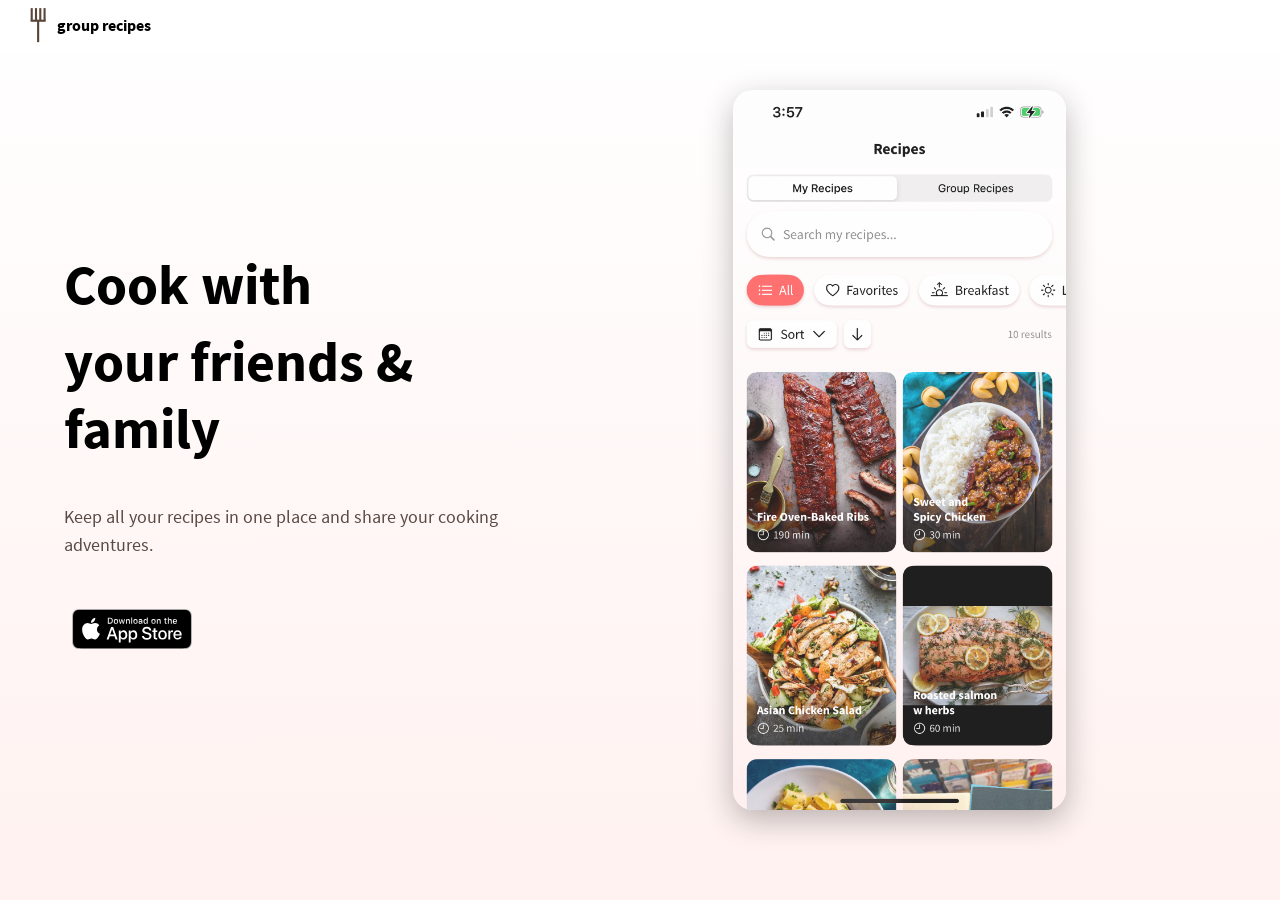
==== index.html @ 7f6fc01e "10-29-25" ====
<!DOCTYPE html>
<html lang="en">
<meta name="viewport" content="width=device-width, initial-scale=1.0">

<head>

    <title>Group recipes - share with friends</title>
    <meta charset="UTF-8">
    <meta
            name="description"
            content="Track your home values"
    />
    <link rel="icon" type="image/svg+xml" href="./images/favicon.svg">
    <link rel="icon" type="image/png" sizes="32x32" href="./images/favicon.png">
    <link rel="stylesheet" href="fonts.css">
    <link rel="stylesheet" href="index.css">
    <link rel="stylesheet" href="header.css">
    <link rel="stylesheet" href="dropdownHandler.css">
</head>

<body>
<header id="topheader2">

    <div id="dropdownDismissBackgroundHeader"></div>
    <div id="logo">
        <div id="logoImg">
            <img src="images/logo.svg" alt="logo">
        </div>
        <p id="logoText">group recipes</p>
    </div>

    <nav class="nav">

        <ul class="ul" id="topul">
        </ul>


    </nav>
    <div id="profileDropdown">
        <div class="profileDropdownLargeRow" id="dropdownProfileRow">
            <div id="profilePic">
                <img id="dropdown-profile-pic" src="images/aguy.svg" width="100" height="100" alt="">
            </div>
            <p id="loggedInAsLabel">---</p>
            <div id="largeRowBottomLine"></div>
        </div>

        <div class="profileDropdownSmallRow" id="dropdownSettingsRow">
            <div class="profileDropdownIcon" id="dropdownSettingsIcon">
                <img width="20" height="20" src="images/cog2.svg" alt="check"/>
            </div>
            <p class="dropdownSmallRowLabel" id="settingsLabel">Settings</p>
        </div>
        <div class="profileDropdownSmallRow" id="dropdownLogoutRow">
            <div class="profileDropdownIcon" id="dropdownLogoutIcon">
                <img width="20" height="20" src="images/logout2.svg" alt="check"/>
            </div>
            <p class="dropdownSmallRowLabel" id="logOutLabel">Log out</p>
        </div>

    </div>

</header>

<main id="mainArea">
    <div id="homeSection1">
        <div class="sectionLeftWordsDiv1">
            <div class="sectionLeftTitle1">
                <div class="sectionLeftTitle1Line">Cook with</div>
                <div class="sectionLeftTitle1Line">your friends & family</div>
            </div>
            <div class="sectionLeftDescr1">Keep all your recipes in one place and share your cooking adventures.
            </div>
            <div id="getTheAppButtonsDiv">
                <div id="iosButton">
                    <a href="https://apps.apple.com/app/id6743944429" target="_blank">
                        <img src="images/applebadge.svg" alt="Download on the App Store"/>
                    </a>
                </div>
            </div>
            <div class="sectionLeftButton1" id="enter-button">Go</div>
            <div class="sectionLeftButton1" id="postButton">Create a free post</div>
        </div>
        <div id="section1Image">
            <img src="./images/A48C3121-7A40-4392-8C08-FE18FA0DDC9B.png" alt="screenshot">
        </div>

    </div>


    <div id="dropdownDismissBackground"></div>
</main>
</body>


<script src="dropdownHandler.js"></script>
<script defer type="module" src="index.js"></script>
</html>
---- fonts.css ----
@font-face {
    font-family: 'SourceSansPro';
    src: url('fonts/SourceSansPro-ExtraLight.ttf') format('truetype');
    font-weight: 200;
    font-style: normal;
    font-display: swap;
}

@font-face {
    font-family: 'SourceSansPro';
    src: url('fonts/SourceSansPro-Light.ttf') format('truetype');
    font-weight: 300;
    font-style: normal;
    font-display: swap;
}

@font-face {
    font-family: 'SourceSansPro';
    src: url('fonts/SourceSansPro-Regular.ttf') format('truetype');
    font-weight: 400;
    font-style: normal;
    font-display: swap;
}

@font-face {
    font-family: 'SourceSansPro';
    src: url('fonts/SourceSansPro-SemiBold.ttf') format('truetype');
    font-weight: 600;
    font-style: normal;
    font-display: swap;
}

@font-face {
    font-family: 'SourceSansPro';
    src: url('fonts/SourceSansPro-Bold.ttf') format('truetype');
    font-weight: 700;
    font-style: normal;
    font-display: swap;
}

@font-face {
    font-family: 'SourceSansPro';
    src: url('fonts/SourceSansPro-Black.ttf') format('truetype');
    font-weight: 800;
    font-style: normal;
    font-display: swap;
}
---- index.css ----
#homeSection1 {
    height: 100vh; /* Replace the existing height:100% */
    width: 100%;
    display: flex;
    flex-direction: row;
    align-items: center; /* Add this */
    justify-content: space-between; /* Add this */
    padding: 0 5%; /* Add this */
    position: relative; /* Replace fixed with relative */
    background: linear-gradient(to bottom, hsl(7, 100%, 100%), hsl(7, 100%, 97%));
    min-height: 100vh;

}


.sectionLeftWordsDiv1 {
    display: flex;
    flex-wrap: wrap;
    align-content: center;
    gap: 20px;
    flex: 0 0 40%; /* Replace width:30% with this */
    z-index: 2;
    margin-left: 0; /* Replace margin-left:60px */
    margin-bottom: 0; /* Replace margin-bottom:50px */
    margin-top: 0; /* Replace margin-top:50px */
}



#section1Image {
    flex: 0 0 55%; /* Replace width:100% with this */
    z-index: 1;
    opacity: 87%;
    height: 100%;
    border-radius: 20px !important;
    max-height: 80vh; /* Add this */
    display: flex; /* Add this */
    align-items: center; /* Add this */
    justify-content: center; /* Add this */
}

#section1Image img {
    max-width: 100%; /* Replace object-fit:cover with these */
    max-height: 100%;
    object-fit: contain;
    border-radius: 20px !important; /* Add this */
    box-shadow: 0 10px 30px rgba(0, 0, 0, 0.3); /* Add this */
}


#section1Image img:hover {
    transform: scale(1.02);
}


.sectionLeftTitle1 {
    display: flex;
    flex-direction: column;
}

.sectionLeftTitle1Line {
    max-width: 100%; /* Replace width:400px and max-width:400px */
    color: black;
    font-family: 'SourceSansPro', sans-serif;
    font-weight: 700;
    font-size: 3.5rem; /* Replace 4.0em */
    line-height: 1.2; /* Add this */
    white-space: normal; /* Replace nowrap */
    /*text-shadow: 0 2px 10px rgba(0, 0, 0, 0.3);*/ /* Add this */
}

.sectionLeftDescr1 {
    width: 100%;
    color: #5A4A44; /* Replace color */
    font-family: 'SourceSansPro', sans-serif;
    font-weight: 400;
    font-size: 1.1rem; /* Replace em with rem */
    line-height: 1.6; /* Replace 28px */
}

.sectionLeftButton1 {
    width: auto;
    height: auto;
    background-color: hsl(345, 50%, 62%);
    color: white;
    font-family: 'SourceSansPro', sans-serif;
    font-weight: 400;
    font-size: 1.0em;
    border-radius: 7px;
    cursor: pointer;
    padding-top: 10px;
    padding-bottom: 10px;
    padding-left: 20px;
    padding-right: 20px;
    transition: all 0.1s;
    margin-top: 20px;
    visibility: hidden;
    display: none;
}

.sectionLeftButton1:hover {
    background-color: hsl(270, 91%, 71%);
}

#mainArea {
    display: flex;
    flex-wrap: wrap;
}


.hidden {
    opacity: 0;
    transition: all 0.5s cubic-bezier(.01, 1.13, .57, .96);;
    transform: translateY(50%);
    filter: blur(5px);
    font-family: 'SourceSansPro', sans-serif;
    font-weight: 400;
    font-size: 2.0em

}

.show {
    opacity: 1;
    transform: translateY(0);
    filter: blur(0px)
}


#appLogo {
    transition: all 0.2s;
    border-radius: 3px;
    width: 160px;
    height: 23px;
}

#appLogo img {
    object-fit: cover;
    max-height: 100%;
    max-width: 100%;
    min-height: 100%;
    min-width: 100%;
}

#getTheAppBottomBar {
    width: 100%;
    height: 70px;
    padding-left: 20px;
    padding-right: 20px;
    align-content: center;
    display: flex;
    justify-content: space-between;
    align-items: center;
    bottom: 0px;
    left: 0px; /* Add this to ensure it starts from the left edge */
    right: 0px; /* Add this to ensure it extends to the right edge */
    z-index: 21;
    background-color: hsla(215, 0%, 10%, 100%);
    border-top: 0.5px solid hsl(0,0%,30%);
    position: fixed;
}

#getTheAppTitleDiv {
    margin-left: 40px;
    display: flex;
    gap: 10px;
    align-items: center;
    justify-content: start;
    /* background-color: red; */
    max-height: 50px;
    /* width: auto; */
    width: 250px;

}

#getTheAppButtonsDiv {
    display: flex;
    gap: 10px;


}

#getTheAppTitle {
    color: hsl(0, 0%, 90%);
    font-family: 'SourceSansPro', sans-serif;
    font-weight: 400;
    font-size: 0.9em;
    line-height: 50px;
    max-height: 50px;
    vertical-align: center;
    text-overflow: ellipsis;
}

#getTheAppXButton {
    position: absolute;
    left: 10px;
    top: 20px;
    width: 30px;
    height: 30px;
    background: transparent;
    border: transparent;
    cursor: pointer;
}

#androidButton {
    background-color: transparent;
    width: 135px;
    height: 40px;
    cursor: pointer;
    object-fit: cover;
}

#iosButton {
    background-color: transparent;
    width: 135px;
    height: 40px;
    cursor: pointer;
    object-fit: cover;
}

#iosButton img {
    max-height: 100%;
    max-width: 100%;
    min-height: 100%;
    min-width: 100%;
    object-fit: contain;
}

#androidButton img {
    max-height: 100%;
    max-width: 100%;
    min-height: 100%;
    min-width: 100%;
    object-fit: contain;
}

@media only screen and (max-width: 700px) {

    #appLogo {
        width: 0;
        opacity: 0;
    }

    #androidButton, #iosButton {
        width: 80px;
    }

    #getTheAppTitleDiv {

        width: 150px;

    }

    #getTheAppTitle {
        line-height: 25px;

    }


    #titleText {
        font-size: 2.5em

    }
}

/* For better headline spacing */
.sectionLeftTitle1Line {
    margin-bottom: 10px;
   /* text-shadow: 0 2px 10px rgba(0, 0, 0, 0.5); */
}

.sectionLeftDescr1 {
    margin-top: 10px;
    margin-bottom: 30px;
}


@media (prefers-reduced-motion) {
    .hidden {
        transition: none;
    }
}

@media only screen and (max-width: 768px) {
    #homeSection1 {
        flex-direction: column;
        justify-content: start;
        align-items: center;
        height: auto;
        padding: 30px 20px 100px;
        min-height: 100vh;
    }

    #mainArea {
        overflow-x: hidden;
    }

    .sectionLeftWordsDiv1 {
        width: 90%;
        margin: 30px auto;
        margin-bottom: 15px;
        text-align: center;
        align-items: center;
        justify-content: center;
        flex: none;
    }

    .sectionLeftTitle1 {
        align-items: center;
        text-align: center;
        justify-content: center;
        width: 100%;
        max-width: none;
    }

    .sectionLeftTitle1Line {
        font-size: 2.5rem;
        width: 100%;
        max-width: none;
        white-space: normal;
        text-align: center;
        word-wrap: anywhere;
    }

    #section1Image {
        display:flex;
        flex-direction: column;
        justify-content: start;
        align-items: center;
        width: 350px;
        margin: 0 auto;
        height: auto;
        max-height: 50vh;
        flex: none;
        margin-top: 10px;
        padding: 5px;
        border-radius: 10px !important;
    }

    #section1Image img {
        border-radius: 10px !important;
    }


    .sectionLeftDescr1 {
        text-align: center;
        margin-left: auto;
        margin-right: auto;
        max-width: 90%; /* Prevent text from stretching too wide */
    }
}
---- header.css ----
#topheader {
    height: 50px;
    position:fixed;
    background-color: hsla(0,0%,15%,97%);
    z-index: 10000000;
    display: flex;
    justify-content: space-between;
    left:0;
    right:0;

}

#topheader2 {
    height: 50px;
    position:fixed;
    z-index: 10000000;
    display: flex;
    justify-content: space-between;
    align-items: center;
    left:0;
    right:0;
    background: white;
}

#navProfilePic {
    z-index: 1000;
}

#dropdownDismissBackgroundHeader {
   position: absolute;

}

#topheader img {
    width: 30px;
    height: 30px;
    cursor: pointer;
    top: 10px;
    opacity: 1;
    margin: 0 auto;
    object-fit: contain;
    max-height: 100%;
    max-width: 100%;
    min-height: 100%;
    min-width: 100%;

}

#topheader2 img {
    width: 30px;
    height: 30px;
    cursor: pointer;
    top: 10px;
    opacity: 1;
    margin: 0 auto;
    object-fit: contain;
    max-height: 100%;
    max-width: 100%;
    min-height: 100%;
    min-width: 100%;

}

#topheader h1 {
    position: absolute;
    left: 54px;
    top: 0px;
    line-height: 50px;
    font-family: 'SourceSansPro', sans-serif;
    font-weight: 500;
    font-size: 16px;
    cursor: pointer;
    color: white;
}

#topheader2 h1 {
    position: absolute;
    left: 54px;
    top: 0px;
    line-height: 50px;
    font-family: 'SourceSansPro', sans-serif;
    font-weight: 500;
    font-size: 16px;
    cursor: pointer;
    color: white;
}

#logoDropdown img {
    width: 30px;
    height: 30px;
    top: 10px;
    opacity: 1;
    margin: 0 auto;
    object-fit: contain;
    max-height: 100%;
    max-width: 100%;
    min-height: 100%;
    min-width: 100%;
    cursor: default;

}

#logoDropdown h1 {
    position: absolute;
    left: 54px;
    top: 0px;
    line-height: 50px;
    font-family: 'SourceSansPro', sans-serif;
    font-weight: 500;
    font-size: 16px;
    cursor: default;
}

#topheader nav ul{
    height:50px;
    display: flex;
    margin-right: 0px;
    justify-content: right;

}

#topheader2 nav ul{
    height:50px;
    display: flex;
    margin-right: 0px;
    justify-content: right;

}

#logo {
    display: flex;
    gap: 0px;
    margin-left: 20px;
    line-height: 50px;
    font-family: 'SourceSansPro', sans-serif;
    font-weight: 700;
    font-size: 16px;
    cursor: pointer;
    width: 150px;
    height: 50px;
    justify-self: start;
    align-items: center;
}

#logoImg {
    width: 37px;
    height: 37px;
    display: flex;
    flex-direction: row;
    justify-content: center;
    align-items: center;
}

#logo img {
    object-fit: cover;
    max-height: 100%;
    max-width: 100%;
    min-height: 100%;
    min-width: 100%;
}

#logoText {
    height: 50px;
    padding-bottom: -20px;
}
#logoDropdown {
    display: flex;
    gap: 0px;
    margin-left: 20px;
    line-height: 50px;
    font-family: 'SourceSansPro', sans-serif;
    font-weight: 500;
    font-size: 16px;
    width: auto;
    cursor: default;
}


#topheader a{
    text-decoration: none;

}

#topheader2 a{
    text-decoration: none;

}


.nav {
    display: flex;
    justify-content: end;
    z-index: 5; /* this needs to be higher than the dismissbackgrounds in dropdownHandler.css */
}

.ul {
    list-style-type: none;
    right: 200px;
}

#linesButton {
    visibility: hidden;
    opacity: 0.0;
    display: none;
    width: 25px;
    height: 25px;
    margin-top: 10px;
    padding-top: 4px;
    padding-bottom: 4px;
}

#dropdownMenuHeader {
    height: 50px;
    width: 100%;
    position: relative;
    display: flex;
    justify-content: space-between;
}

#navXButton {
    width: 25px;
    height: 25px;
    margin-right: 10px;
    margin-top: 10px;
    padding-top: 4px;
    padding-bottom: 4px;
}

.toplinkitem {
    height: 36px;
    position: relative;
    margin-top: 7px;
    margin-bottom: 7px;
    padding-left: 10px;
    padding-right: 10px;
    cursor: pointer;
}



.toplinkitem:hover {
    text-decoration: underline;
}

.toplinktext {

    font-family: 'SourceSansPro', sans-serif;
    font-weight: 500;
    font-size: 14px;
    height:36px;
    display: flex;
    align-items: center;
    cursor: pointer;
    color: white;

}

a {

    color: white;
}

a:hover {

}

*{
    padding: 0;
    margin: 0;
}

.backHeader {
    padding-top: 72px;
    font-family: 'SourceSansPro', sans-serif;
    font-weight: 400;
    font-size: 0.8em;
    width: 100%;
    height: 30px;
    background-color: transparent;
    position: relative;
}

.messagesBackHeader {
    z-index: 201;
    padding-top: 10px;
    font-family: 'SourceSansPro', sans-serif;
    font-weight: 400;
    font-size: 0.8em;
    width: 100%;
    height: 30px;
    background-color: transparent;
    position: relative;
}




.backHeaderLabel {
    cursor: pointer;
    line-height: 40px;
    padding-left: 20px;
    position: absolute;
    bottom: 0;
    left: 0;
   /* color: hsl(218,58%,66%); */
    color: hsl(0,0%,20%);
}

.backHeaderLabel:hover {
    color: hsl(218,42%,48%);
}

#areaHeader {
    margin-top: 20px;
    left: 0;
    right: 0;
    height: auto;
    position: relative;
    display: flex;
    flex-direction: column;
    flex-wrap: wrap;
    justify-content: start;
    align-items: start;
}

#areaLabel {
    font-family: 'SourceSansPro', sans-serif;
    font-weight: 700;
    font-size: 1.5em;
    margin-left: 20px;
}


#showingInLabel {
    font-family: 'SourceSansPro', sans-serif;
    font-weight: 400;
    font-size: 0.9em;
    margin-left: 20px;
}


#generalHeaderBelowBack {
    padding-top: 0px;
    font-family: 'SourceSansPro', sans-serif;
    font-weight: 700;
    font-size: 1.3em;
    color: hsl(0, 0%, 10%);
    width: 100%;
    height: 32px;
    background-color: transparent;
    position: relative;
}


.headerLabel {
    line-height: 40px;
    padding-left: 20px;
    position: absolute;
    bottom: 0;
    left: 0;
}

#dropdownMenuBackground {
    position: fixed;
    top: 0px;
    left: 0;
    width: 100%;
    height: 100%;
    background-color: white;
    visibility: hidden;
    opacity: 0.0;
    z-index: 10000
}

#dropdownMenu {
    display: flex;
    flex-direction: column;
    height: auto;
    /*padding-top: 50px;*/
    left: 0;
    width: 100%;
    background-color: white;
}

.dropdownRow {
    height: 70px;
    width: 100%;
    background-color: white;
    padding-left: 26px;
    line-height: 70px;
    color: hsl(0,0%,20%);
    font-family: 'SourceSansPro', sans-serif;
    font-weight: 700;
    cursor: pointer;
}

.dropdownSeparatorLine {
    left: 0;
    right: 0;
    height: 1px;
    margin-left: 20px;
    margin-right: 20px;
    background-color: hsl(0,0%,94%)
}

#headerSignIn {
    visibility: hidden;
    opacity: 0;
    position: relative;
    width: 0px;

}

#profileDropdown {
    visibility: hidden;
    opacity: 0;
    top: 35px;
    right: 20px;
    z-index: 102;
    position: absolute;
    overflow:hidden;
    /*background-color: hsla(100, 100%, 100%, 100%); */
    border-radius: 20px;
     box-shadow: 0 2px 20px rgba(0, 0 ,0, 0.2);
    width: 210px;
    height: auto;
    background-color: white;
    display: flex;
    flex-direction: column;
    transition: opacity 0.2s ease
}





.profileDropdownLargeRow {
    padding-left: 16px;
    align-items: center;
    align-content: center;
    height: 84px;
    cursor: pointer;
    display: flex;
    gap:16px;
    flex-direction: row;
    position: relative;

}


#profilePic {
    width: 50px;
    height: 50px;
    object-fit: cover;
    border-radius: 50%;
    overflow: hidden;
}

#profilePic img {
    object-fit: cover;
    max-height: 100%;
    max-width: 100%;
    min-height: 100%;
    min-width: 100%;
}

#loggedInAsLabel {
    font-family: 'SourceSansPro', sans-serif;
    font-weight: 700;
    font-size: 1.3em;
}

.profileDropdownSmallRow {
    height: 55px;
    display: flex;
    align-content: center;
    align-items: center;
    gap: 8px;
    padding-left: 9px;
    cursor: pointer;
}

.profileDropdownIcon {
    height: 20px;
    width: 20px;
    position: relative;
    top: 9px;
}

.profileDropdownIcon img {
    opacity: 0; /* should be 0 */
    object-fit: cover;
    max-height: 100%;
    max-width: 100%;
    min-height: 100%;
    min-width: 100%;
    animation: fadeInOpacity 0.3s ease-in 1 forwards;
    display: block;
    margin: 0 auto;
    transform: translate(0, -50%);
    left: -10px;
}

.dropdownSmallRowLabel {
    font-family: 'SourceSansPro', sans-serif;
    font-weight: 400;
    font-size: 0.8em;
    color: hsl(0,0%,20%);
}

#largeRowBottomLine {
    height: 1px;
    position: absolute;
    bottom: 0px;
    right: 10px;
    left: 10px;
    background-color: hsl(216, 11%, 92%);
}

#dropdownLogoutRow {
    border-bottom-right-radius: 7px;
    border-bottom-left-radius: 7px;
}

/* Footer */

.footer-spinner-view {


}

.footerRow {
    font-family: 'SourceSansPro', sans-serif;
    font-weight: 400;
    font-size: 0.9em;
    color: hsl(0, 0%, 50%);
    height: 80px;
    display: flex;
    padding-right: 20px;
    flex-direction: row;
    justify-content: center;
    align-items: center;
    position: relative;
    background-color: #ffffff;
    cursor: default;
}

/* Container for the dropdown */
.dropdown {
    position: relative;
    display: inline-block;
}

/* Dropdown button styling */
.dropdown-btn {
    background-color: #3498db;
    color: white;
    padding: 10px 20px;
    border: none;
    cursor: pointer;
}

/* Dropdown content */
.dropdown-content {
    display: none;
    position: absolute;
    background-color: #f9f9f9;
    min-width: 160px;
    box-shadow: 0px 8px 16px rgba(0,0,0,0.2);
    z-index: 1;
    opacity: 0;
    height: 0;
    overflow: hidden;
    transition: opacity 0.5s ease, height 0.5s ease;
}

/* List items inside the dropdown */
.dropdown-content a {
    color: black;
    padding: 12px 16px;
    text-decoration: none;
    display: block;
}

.dropdown-content a:hover {
    background-color: #ddd;
}

/* Show the dropdown menu with animation */
.dropdown:hover .dropdown-content {
    display: block;
    opacity: 1;
    height: auto;
}
---- dropdownHandler.css ----
#dropdownDismissBackground {
    width: 100%;
    height: 100%;
    left: 0;
    top: 0;
    /* background: hsla(203, 50%, 50%, 50%); */
    background: transparent;
    position: absolute;
    opacity: 0;
    visibility: hidden;
    z-index: 1;  /*this needs to be less than the zindex of topheader, which is 100 right now */
}

#dropdownDismissBackgroundHeader {
    width: 100%;
    height: 100%;
    left: 0;
    top: 0;
    /* background: hsla(203, 50%, 50%, 50%); */
    background: transparent;
    position: absolute;
    opacity: 0;
    visibility: hidden;
    z-index: 2; /* this needs to be less than the z-index of the dropdownprofile and dropdownsquares*/
}
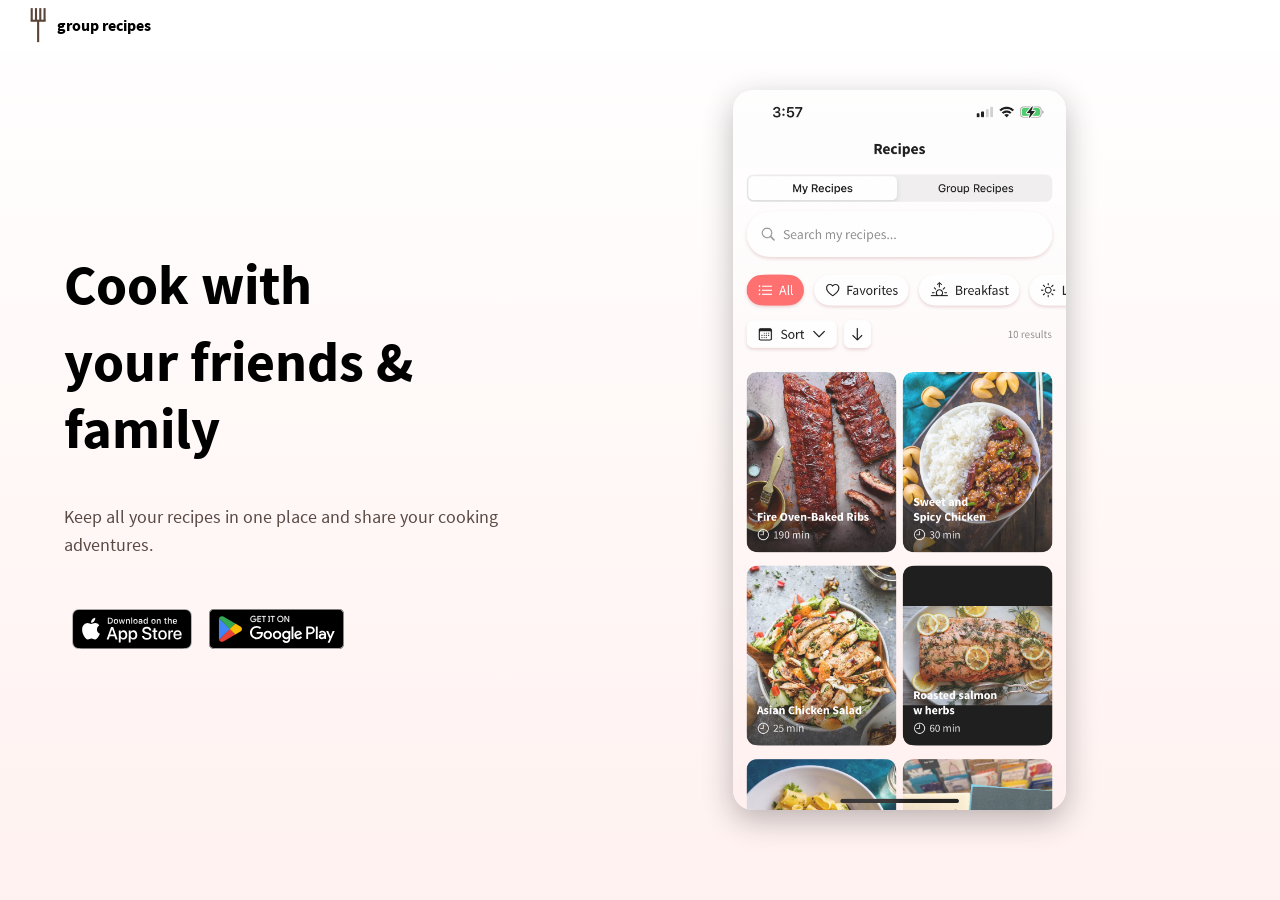
==== commit aca7ddaf: "0" ====
--- a/index.html
+++ b/index.html
@@ -77,6 +77,11 @@
                         <img src="images/applebadge.svg" alt="Download on the App Store"/>
                     </a>
                 </div>
+                <div id="androidButton">
+                    <a href="https://play.google.com/store/apps/details?id=com.grouprecipes" target="_blank">
+                        <img src="images/googlebadge.svg" alt="Get it on Google Play"/>
+                    </a>
+                </div>
             </div>
             <div class="sectionLeftButton1" id="enter-button">Go</div>
             <div class="sectionLeftButton1" id="postButton">Create a free post</div>
